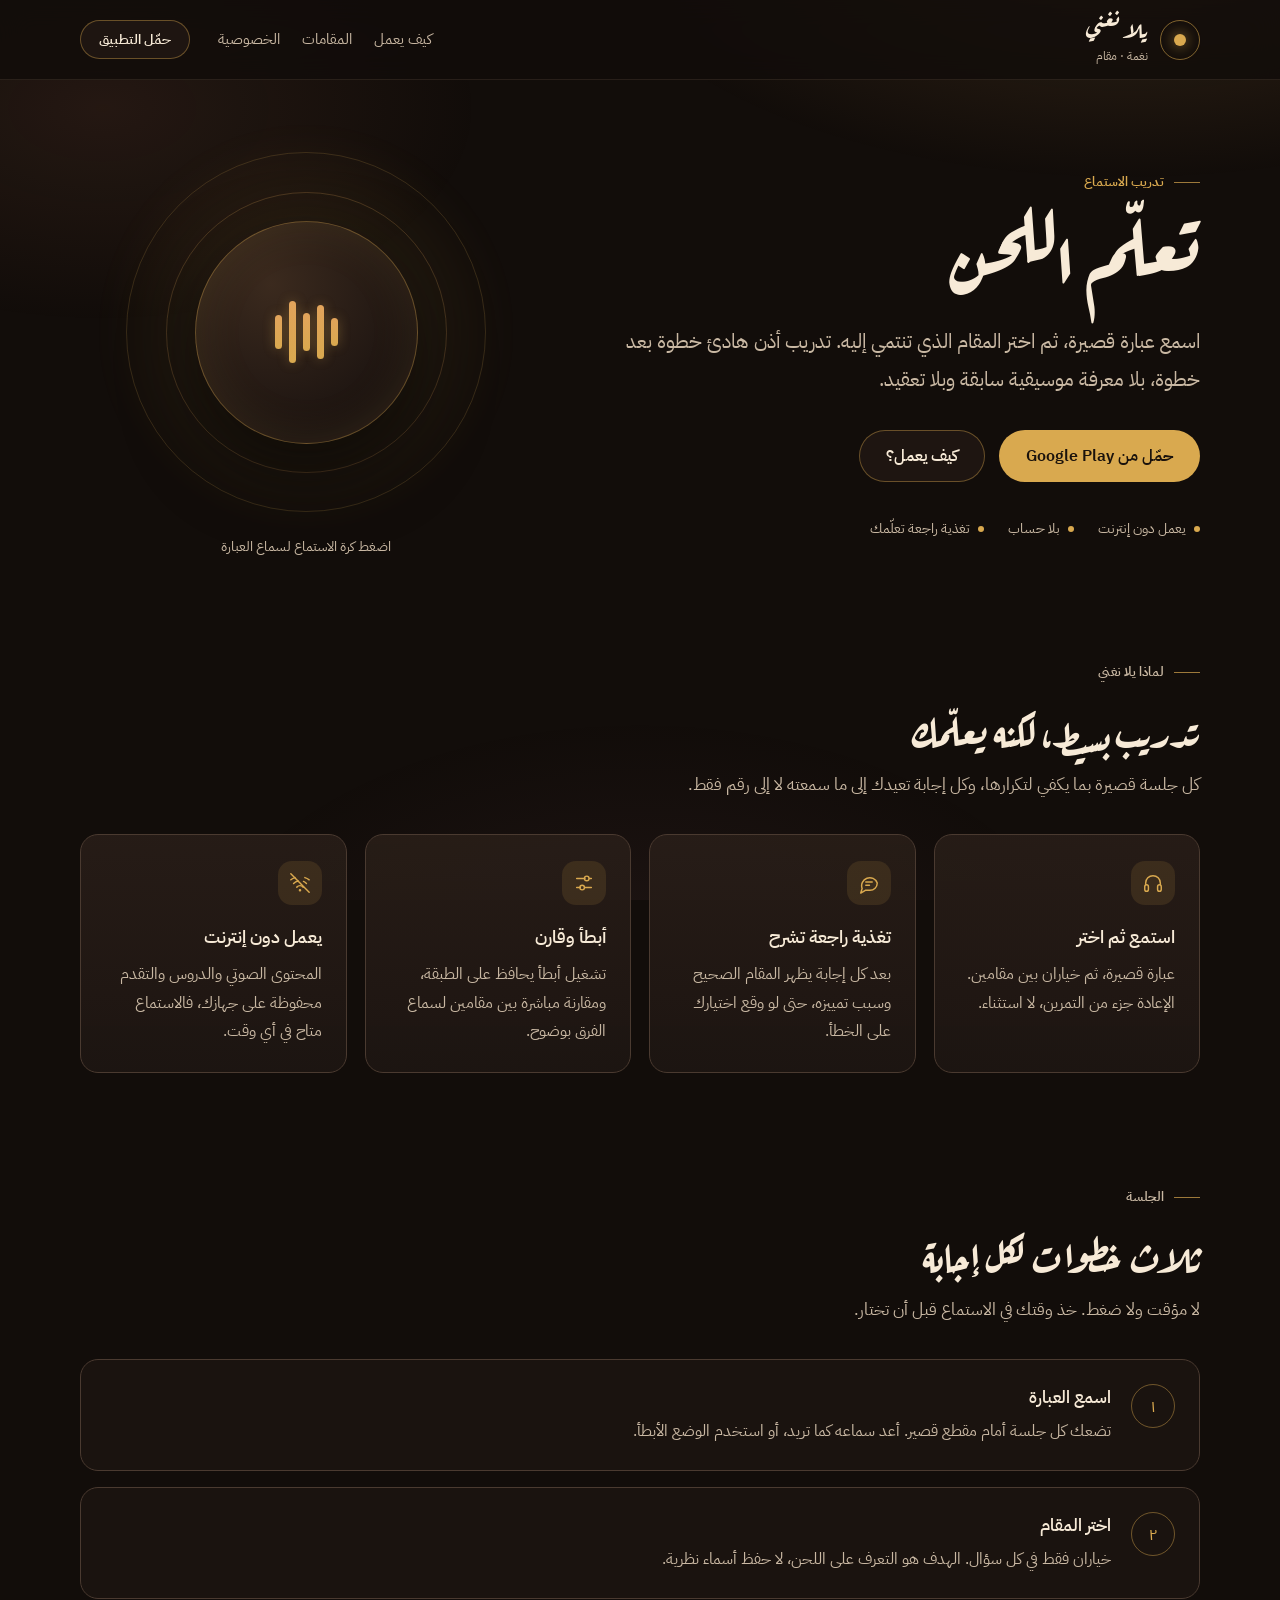
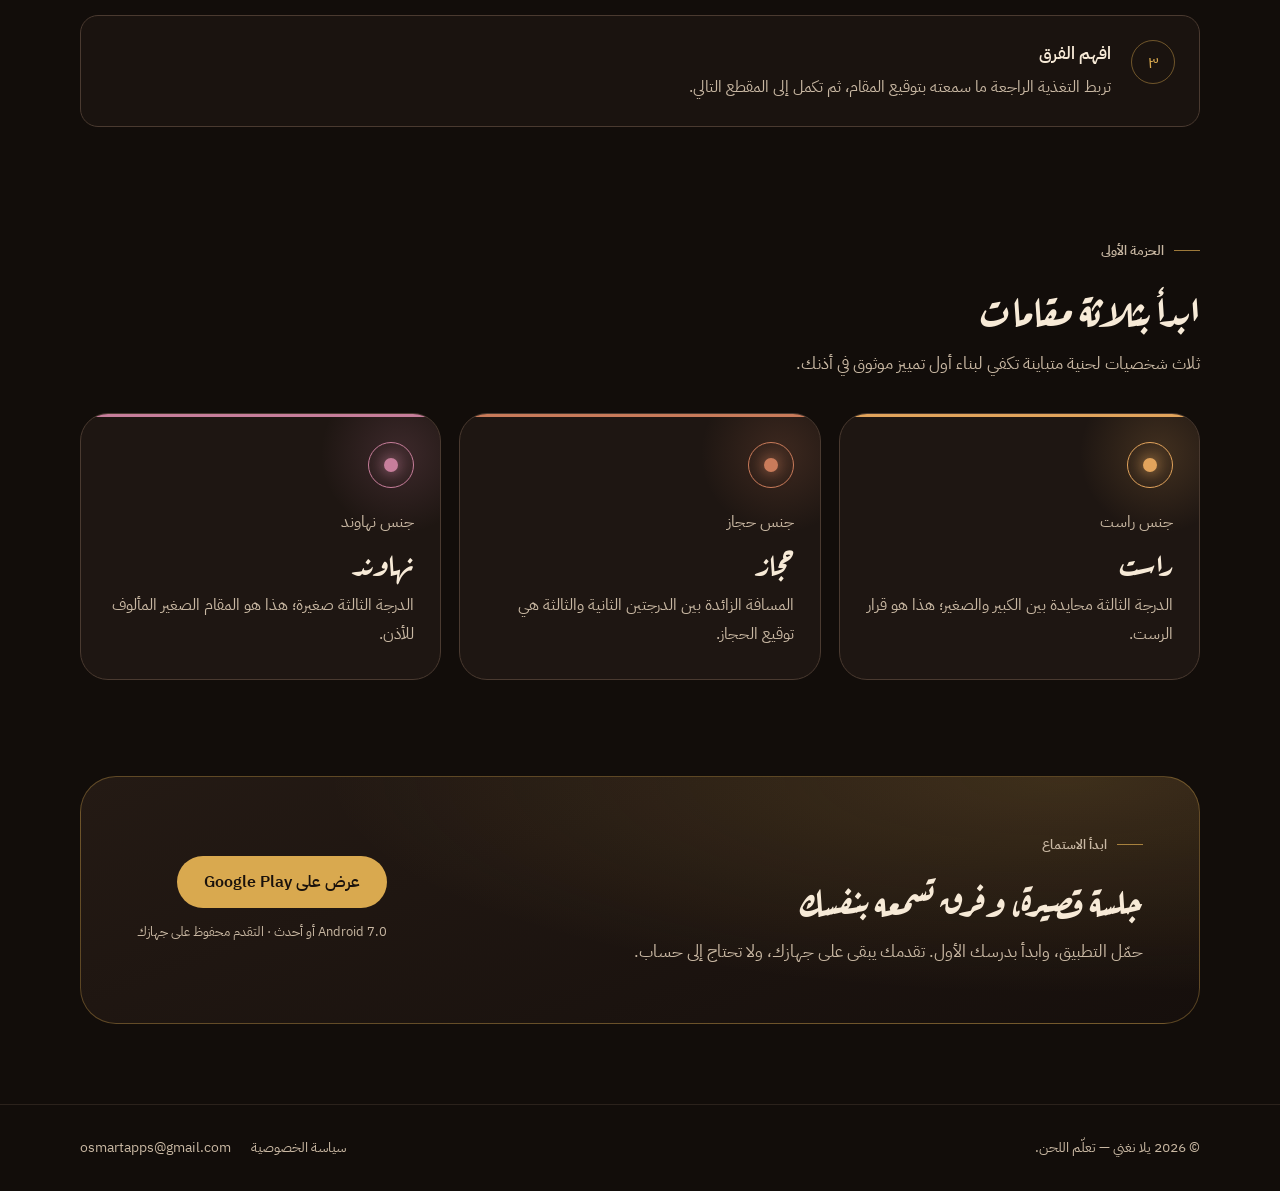
==== site/public/index.html @ 1ac6ab4f "Source lessons and audio from the published site pack The site JSON is now canonical. `tools/sync_ap" ====
<!DOCTYPE html>
<html lang="ar" dir="rtl">
<head>
  <meta charset="utf-8">
  <meta name="viewport" content="width=device-width, initial-scale=1">
  <title>يلا نغني — تعلّم اللحن</title>
  <meta name="description" content="تطبيق يلا نغني لتدريب الأذن على المقامات: اسمع عبارة قصيرة، ثم اختر المقام. يعمل دون إنترنت، بلا حساب، وبتغذية راجعة تعلّمك الفرق.">
  <meta name="theme-color" content="#120d0a">
  <meta property="og:type" content="website">
  <meta property="og:title" content="يلا نغني — تعلّم اللحن">
  <meta property="og:description" content="اسمع العبارة، ثم اختر المقام. تدريب أذن عربي هادئ يعمل دون إنترنت.">
  <meta property="og:locale" content="ar_AR">
  <link rel="icon" href="data:image/svg+xml,%3Csvg xmlns='http://www.w3.org/2000/svg' viewBox='0 0 64 64'%3E%3Crect width='64' height='64' rx='14' fill='%23120d0a'/%3E%3Ccircle cx='32' cy='32' r='18' fill='none' stroke='%23d9a94f' stroke-width='2.5'/%3E%3Ccircle cx='32' cy='32' r='7' fill='%23d9a94f'/%3E%3C/svg%3E">
  <link rel="preload" href="assets/fonts/ArefRuqaa-Bold.ttf" as="font" type="font/ttf" crossorigin>
  <link rel="stylesheet" href="assets/css/site.css">
</head>
<body>
  <a class="skip-link" href="#main">تجاوز إلى المحتوى</a>

  <header class="site-header">
    <div class="wrap header-inner">
      <a class="brand" href="index.html" aria-label="يلا نغني — الرئيسية">
        <span class="brand-mark" aria-hidden="true"></span>
        <span>
          <span class="brand-name">يلا نغني</span>
          <span class="brand-tag">نغمة · مقام</span>
        </span>
      </a>
      <nav class="site-nav" aria-label="التنقل الرئيسي">
        <a href="#how">كيف يعمل</a>
        <a href="#maqams">المقامات</a>
        <a href="privacy.html">الخصوصية</a>
      </nav>
      <a class="btn btn-small btn-ghost" href="#download">حمّل التطبيق</a>
    </div>
  </header>

  <main id="main">
    <section class="hero">
      <div class="wrap hero-grid">
        <div>
          <p class="kicker">تدريب الاستماع</p>
          <h1>تعلّم اللحن</h1>
          <p class="lede">
            اسمع عبارة قصيرة، ثم اختر المقام الذي تنتمي إليه. تدريب أذن هادئ خطوة بعد
            خطوة، بلا معرفة موسيقية سابقة وبلا تعقيد.
          </p>
          <div class="hero-actions">
            <a class="btn btn-primary" href="https://play.google.com/store/apps/details?id=com.osmartapps.yallanghanee">
              حمّل من Google Play
            </a>
            <a class="btn btn-ghost" href="#how">كيف يعمل؟</a>
          </div>
          <ul class="hero-chips" aria-label="مزايا التطبيق">
            <li>يعمل دون إنترنت</li>
            <li>بلا حساب</li>
            <li>تغذية راجعة تعلّمك</li>
          </ul>
        </div>

        <div class="orb-stage">
          <div class="orb" aria-hidden="true">
            <span class="orb-ring orb-ring-1"></span>
            <span class="orb-ring orb-ring-2"></span>
            <span class="orb-core">
              <i></i><i></i><i></i><i></i><i></i>
            </span>
          </div>
          <p class="orb-caption">اضغط كرة الاستماع لسماع العبارة</p>
        </div>
      </div>
    </section>

    <section class="section" id="why">
      <div class="wrap">
        <div class="section-head">
          <p class="kicker">لماذا يلا نغني</p>
          <h2>تدريب بسيط، لكنه يعلّمك</h2>
          <p>كل جلسة قصيرة بما يكفي لتكرارها، وكل إجابة تعيدك إلى ما سمعته لا إلى رقم فقط.</p>
        </div>

        <div class="grid">
          <article class="card">
            <span class="card-icon" aria-hidden="true">
              <svg viewBox="0 0 24 24" width="22" height="22" fill="none" stroke="currentColor" stroke-width="1.6" stroke-linecap="round" stroke-linejoin="round">
                <path d="M4 14v-2a8 8 0 0 1 16 0v2"/>
                <rect x="3" y="14" width="4" height="7" rx="2"/>
                <rect x="17" y="14" width="4" height="7" rx="2"/>
              </svg>
            </span>
            <h3>استمع ثم اختر</h3>
            <p>عبارة قصيرة، ثم خياران بين مقامين. الإعادة جزء من التمرين، لا استثناء.</p>
          </article>

          <article class="card">
            <span class="card-icon" aria-hidden="true">
              <svg viewBox="0 0 24 24" width="22" height="22" fill="none" stroke="currentColor" stroke-width="1.6" stroke-linecap="round" stroke-linejoin="round">
                <path d="M21 12a8 8 0 0 1-8 8H8l-5 3 1.5-5A8 8 0 1 1 21 12Z"/>
                <path d="M8.5 11h7M8.5 14.5h4"/>
              </svg>
            </span>
            <h3>تغذية راجعة تشرح</h3>
            <p>بعد كل إجابة يظهر المقام الصحيح وسبب تمييزه، حتى لو وقع اختيارك على الخطأ.</p>
          </article>

          <article class="card">
            <span class="card-icon" aria-hidden="true">
              <svg viewBox="0 0 24 24" width="22" height="22" fill="none" stroke="currentColor" stroke-width="1.6" stroke-linecap="round" stroke-linejoin="round">
                <path d="M4 7h9M18 7h2M4 17h4M13 17h7"/>
                <circle cx="15" cy="7" r="2.5"/>
                <circle cx="10" cy="17" r="2.5"/>
              </svg>
            </span>
            <h3>أبطأ وقارن</h3>
            <p>تشغيل أبطأ يحافظ على الطبقة، ومقارنة مباشرة بين مقامين لسماع الفرق بوضوح.</p>
          </article>

          <article class="card">
            <span class="card-icon" aria-hidden="true">
              <svg viewBox="0 0 24 24" width="22" height="22" fill="none" stroke="currentColor" stroke-width="1.6" stroke-linecap="round" stroke-linejoin="round">
                <path d="M2 2l20 20"/>
                <path d="M8.5 16.5a5 5 0 0 1 7 0"/>
                <path d="M5 12.5a10 10 0 0 1 5-2.7"/>
                <path d="M19 12.5a10 10 0 0 0-3.2-2.2"/>
                <path d="M2 8.5a15 15 0 0 1 4.5-2.4"/>
                <path d="M22 8.5a15 15 0 0 0-4.7-2.4"/>
                <circle cx="12" cy="20" r="0.6" fill="currentColor"/>
              </svg>
            </span>
            <h3>يعمل دون إنترنت</h3>
            <p>المحتوى الصوتي والدروس والتقدم محفوظة على جهازك، فالاستماع متاح في أي وقت.</p>
          </article>
        </div>
      </div>
    </section>

    <section class="section" id="how">
      <div class="wrap">
        <div class="section-head">
          <p class="kicker">الجلسة</p>
          <h2>ثلاث خطوات لكل إجابة</h2>
          <p>لا مؤقت ولا ضغط. خذ وقتك في الاستماع قبل أن تختار.</p>
        </div>

        <ol class="steps">
          <li class="step">
            <div>
              <h3>اسمع العبارة</h3>
              <p>تضعك كل جلسة أمام مقطع قصير. أعد سماعه كما تريد، أو استخدم الوضع الأبطأ.</p>
            </div>
          </li>
          <li class="step">
            <div>
              <h3>اختر المقام</h3>
              <p>خياران فقط في كل سؤال. الهدف هو التعرف على اللحن، لا حفظ أسماء نظرية.</p>
            </div>
          </li>
          <li class="step">
            <div>
              <h3>افهم الفرق</h3>
              <p>تربط التغذية الراجعة ما سمعته بتوقيع المقام، ثم تكمل إلى المقطع التالي.</p>
            </div>
          </li>
        </ol>
      </div>
    </section>

    <section class="section" id="maqams">
      <div class="wrap">
        <div class="section-head">
          <p class="kicker">الحزمة الأولى</p>
          <h2>ابدأ بثلاثة مقامات</h2>
          <p>ثلاث شخصيات لحنية متباينة تكفي لبناء أول تمييز موثوق في أذنك.</p>
        </div>

        <div class="maqams">
          <article class="maqam maqam-rast">
            <span class="maqam-sigil" aria-hidden="true"></span>
            <p class="maqam-jins">جنس راست</p>
            <h3>راست</h3>
            <p>الدرجة الثالثة محايدة بين الكبير والصغير؛ هذا هو قرار الرست.</p>
          </article>

          <article class="maqam maqam-hijaz">
            <span class="maqam-sigil" aria-hidden="true"></span>
            <p class="maqam-jins">جنس حجاز</p>
            <h3>حجاز</h3>
            <p>المسافة الزائدة بين الدرجتين الثانية والثالثة هي توقيع الحجاز.</p>
          </article>

          <article class="maqam maqam-nahawand">
            <span class="maqam-sigil" aria-hidden="true"></span>
            <p class="maqam-jins">جنس نهاوند</p>
            <h3>نهاوند</h3>
            <p>الدرجة الثالثة صغيرة؛ هذا هو المقام الصغير المألوف للأذن.</p>
          </article>
        </div>
      </div>
    </section>

    <section class="download" id="download">
      <div class="wrap">
        <div class="download-panel">
          <div>
            <p class="kicker">ابدأ الاستماع</p>
            <h2>جلسة قصيرة، وفرق تسمعه بنفسك</h2>
            <p>حمّل التطبيق، وابدأ بدرسك الأول. تقدمك يبقى على جهازك، ولا تحتاج إلى حساب.</p>
          </div>
          <div class="download-actions">
            <a class="btn btn-primary" href="https://play.google.com/store/apps/details?id=com.osmartapps.yallanghanee">
              عرض على Google Play
            </a>
            <p class="fineprint">Android 7.0 أو أحدث · التقدم محفوظ على جهازك</p>
          </div>
        </div>
      </div>
    </section>
  </main>

  <footer class="site-footer">
    <div class="wrap footer-inner">
      <p>© 2026 يلا نغني — تعلّم اللحن.</p>
      <nav class="footer-links" aria-label="روابط التذييل">
        <a href="privacy.html">سياسة الخصوصية</a>
        <a href="mailto:osmartapps@gmail.com">osmartapps@gmail.com</a>
      </nav>
    </div>
  </footer>
</body>
</html>
---- site/public/assets/css/site.css ----
@font-face {
  font-family: "IBM Plex Sans Arabic";
  src: url("../fonts/IBMPlexSansArabic-Regular.ttf") format("truetype");
  font-weight: 400;
  font-style: normal;
  font-display: swap;
}

@font-face {
  font-family: "IBM Plex Sans Arabic";
  src: url("../fonts/IBMPlexSansArabic-SemiBold.ttf") format("truetype");
  font-weight: 600;
  font-style: normal;
  font-display: swap;
}

@font-face {
  font-family: "Aref Ruqaa";
  src: url("../fonts/ArefRuqaa-Bold.ttf") format("truetype");
  font-weight: 700;
  font-style: normal;
  font-display: swap;
}

:root {
  --bg: #120d0a;
  --surface: #1e1612;
  --surface-high: #2a1f19;
  --outline: #4a3a30;
  --text: #f7ead7;
  --muted: #c9b8a3;
  --gold: #d9a94f;
  --gold-bright: #e5bc6e;
  --rast: #e2a45c;
  --hijaz: #c97b5a;
  --nahawand: #c77e9b;
  --radius-lg: 28px;
  --radius-md: 18px;
  --font-ui: "IBM Plex Sans Arabic", system-ui, -apple-system, "Segoe UI", sans-serif;
  --font-display: "Aref Ruqaa", "IBM Plex Sans Arabic", serif;
}

*,
*::before,
*::after {
  box-sizing: border-box;
}

html {
  scroll-behavior: smooth;
}

body {
  margin: 0;
  background: var(--bg);
  color: var(--text);
  font-family: var(--font-ui);
  font-size: 17px;
  line-height: 1.85;
  -webkit-font-smoothing: antialiased;
  text-rendering: optimizeLegibility;
  overflow-x: hidden;
}

body::before {
  content: "";
  position: fixed;
  inset: 0;
  z-index: -1;
  pointer-events: none;
  background:
    radial-gradient(60% 40% at 88% -8%, rgba(226, 164, 92, 0.16), transparent 70%),
    radial-gradient(42% 34% at 8% 12%, rgba(201, 123, 90, 0.1), transparent 70%),
    radial-gradient(52% 46% at 50% 112%, rgba(199, 126, 155, 0.08), transparent 70%);
}

h1,
h2,
h3 {
  margin: 0;
  font-family: var(--font-display);
  font-weight: 700;
  line-height: 1.35;
}

p {
  margin: 0;
}

a {
  color: var(--gold);
  text-decoration: none;
}

a:hover {
  text-decoration: underline;
  text-underline-offset: 4px;
}

img {
  display: block;
  max-width: 100%;
}

:focus-visible {
  outline: 2px solid var(--gold);
  outline-offset: 3px;
  border-radius: 6px;
}

.wrap {
  width: min(1120px, 100% - 48px);
  margin-inline: auto;
}

.skip-link {
  position: absolute;
  inset-inline-start: 16px;
  top: -80px;
  z-index: 50;
  padding: 10px 18px;
  border-radius: 999px;
  background: var(--gold);
  color: #1a120c;
  font-weight: 600;
  transition: top 0.15s ease;
}

.skip-link:focus {
  top: 16px;
  text-decoration: none;
}

/* Header */

.site-header {
  position: sticky;
  top: 0;
  z-index: 20;
  background: rgba(18, 13, 10, 0.82);
  backdrop-filter: blur(14px);
  -webkit-backdrop-filter: blur(14px);
  border-bottom: 1px solid rgba(122, 99, 83, 0.22);
}

.header-inner {
  display: flex;
  flex-wrap: wrap;
  align-items: center;
  gap: 14px 28px;
  padding-block: 14px;
}

.brand {
  display: flex;
  align-items: center;
  gap: 12px;
  color: var(--text);
}

.brand:hover {
  text-decoration: none;
}

.brand-mark {
  position: relative;
  display: grid;
  place-items: center;
  width: 40px;
  height: 40px;
  border: 1px solid rgba(217, 169, 79, 0.55);
  border-radius: 50%;
}

.brand-mark::before {
  content: "";
  width: 12px;
  height: 12px;
  border-radius: 50%;
  background: var(--gold);
  box-shadow: 0 0 14px rgba(217, 169, 79, 0.7);
}

.brand-name {
  font-family: var(--font-display);
  font-size: 24px;
  line-height: 1.1;
}

.brand-tag {
  display: block;
  font-size: 12px;
  line-height: 1.4;
  color: var(--muted);
}

.site-nav {
  display: flex;
  gap: 22px;
  margin-inline-start: auto;
  font-size: 15px;
}

.site-nav a {
  color: var(--muted);
}

.site-nav a:hover {
  color: var(--text);
  text-decoration: none;
}

.site-header .btn {
  margin-inline-start: 0;
}

/* Buttons */

.btn {
  display: inline-flex;
  align-items: center;
  justify-content: center;
  gap: 10px;
  padding: 14px 26px;
  border: 1px solid transparent;
  border-radius: 999px;
  font-family: var(--font-ui);
  font-size: 16px;
  font-weight: 600;
  line-height: 1.4;
  text-align: center;
  cursor: pointer;
  transition: transform 0.15s ease, background-color 0.15s ease, border-color 0.15s ease;
}

.btn:hover {
  text-decoration: none;
  transform: translateY(-1px);
}

.btn-primary {
  background: var(--gold);
  color: #1a120c;
}

.btn-primary:hover {
  background: var(--gold-bright);
}

.btn-ghost {
  background: rgba(42, 31, 25, 0.5);
  border-color: rgba(217, 169, 79, 0.4);
  color: var(--text);
}

.btn-ghost:hover {
  background: rgba(42, 31, 25, 0.9);
}

.btn-small {
  padding: 9px 18px;
  font-size: 14px;
}

/* Hero */

.hero {
  padding-block: 72px 44px;
}

.hero-grid {
  display: grid;
  grid-template-columns: 1.15fr 0.85fr;
  gap: 56px;
  align-items: center;
}

.kicker {
  display: flex;
  align-items: center;
  gap: 10px;
  margin-bottom: 16px;
  color: var(--gold);
  font-size: 13px;
  font-weight: 600;
}

.kicker::before {
  content: "";
  width: 26px;
  height: 1px;
  background: var(--gold);
  opacity: 0.7;
}

.hero h1 {
  margin-bottom: 20px;
  font-size: clamp(46px, 7vw, 82px);
  line-height: 1.12;
}

.lede {
  max-width: 52ch;
  color: var(--muted);
  font-size: clamp(17px, 2vw, 20px);
  line-height: 1.9;
}

.hero-actions {
  display: flex;
  flex-wrap: wrap;
  gap: 14px;
  margin-top: 32px;
}

.hero-chips {
  display: flex;
  flex-wrap: wrap;
  gap: 10px 24px;
  margin: 34px 0 0;
  padding: 0;
  list-style: none;
  color: var(--muted);
  font-size: 14px;
}

.hero-chips li {
  display: flex;
  align-items: center;
  gap: 8px;
}

.hero-chips li::before {
  content: "";
  width: 6px;
  height: 6px;
  border-radius: 50%;
  background: var(--gold);
}

.orb-stage {
  display: grid;
  justify-items: center;
  gap: 22px;
}

.orb {
  position: relative;
  display: grid;
  place-items: center;
  width: min(100%, 360px);
  aspect-ratio: 1;
}

.orb::before {
  content: "";
  position: absolute;
  inset: -12%;
  border-radius: 50%;
  background: radial-gradient(circle, rgba(217, 169, 79, 0.16), transparent 65%);
  filter: blur(10px);
}

.orb-ring {
  position: absolute;
  border-radius: 50%;
  border: 1px solid rgba(217, 169, 79, 0.18);
}

.orb-ring-1 {
  inset: 0;
  animation: breathe 7s ease-in-out infinite;
}

.orb-ring-2 {
  inset: 11%;
  border-color: rgba(226, 164, 92, 0.22);
}

.orb-core {
  position: relative;
  display: flex;
  align-items: center;
  justify-content: center;
  gap: 7px;
  width: 62%;
  aspect-ratio: 1;
  border: 1px solid rgba(217, 169, 79, 0.38);
  border-radius: 50%;
  background: radial-gradient(circle at 34% 28%, #3b2a1e, #1b1310 72%);
  box-shadow: inset 0 0 46px rgba(217, 169, 79, 0.12), 0 30px 70px rgba(0, 0, 0, 0.55);
}

.orb-core i {
  width: 7px;
  border-radius: 99px;
  background: linear-gradient(var(--rast), var(--gold));
  box-shadow: 0 0 12px rgba(217, 169, 79, 0.35);
  animation: equalize 1.8s ease-in-out infinite;
}

.orb-core i:nth-child(1) {
  height: 28px;
  animation-delay: -0.5s;
}

.orb-core i:nth-child(2) {
  height: 54px;
  animation-delay: -0.2s;
}

.orb-core i:nth-child(3) {
  height: 38px;
  animation-delay: -0.7s;
}

.orb-core i:nth-child(4) {
  height: 62px;
  animation-delay: -0.35s;
}

.orb-core i:nth-child(5) {
  height: 34px;
  animation-delay: -0.9s;
}

.orb-caption {
  color: var(--muted);
  font-size: 14px;
  text-align: center;
}

/* Sections */

.section {
  padding-block: 56px;
}

.section-head {
  max-width: 660px;
  margin-bottom: 34px;
}

.section-head h2 {
  margin-bottom: 12px;
  font-size: clamp(30px, 4vw, 42px);
}

.section-head p {
  color: var(--muted);
}

/* Feature cards */

.grid {
  display: grid;
  grid-template-columns: repeat(auto-fit, minmax(240px, 1fr));
  gap: 18px;
}

.card {
  padding: 26px 24px;
  border: 1px solid var(--outline);
  border-radius: var(--radius-md);
  background: linear-gradient(180deg, rgba(42, 31, 25, 0.85), rgba(30, 22, 18, 0.9));
  transition: border-color 0.2s ease, transform 0.2s ease;
}

.card:hover {
  border-color: rgba(217, 169, 79, 0.45);
  transform: translateY(-2px);
}

.card-icon {
  display: grid;
  place-items: center;
  width: 44px;
  height: 44px;
  margin-bottom: 18px;
  border-radius: 14px;
  background: rgba(217, 169, 79, 0.12);
  color: var(--gold);
}

.card h3 {
  margin-bottom: 8px;
  font-family: var(--font-ui);
  font-size: 18px;
  font-weight: 600;
  line-height: 1.6;
}

.card p {
  color: var(--muted);
  font-size: 15.5px;
}

/* Steps */

.steps {
  display: grid;
  gap: 16px;
  margin: 0;
  padding: 0;
  list-style: none;
  counter-reset: step;
}

.step {
  display: grid;
  grid-template-columns: auto 1fr;
  gap: 20px;
  align-items: start;
  padding: 24px;
  border: 1px solid var(--outline);
  border-radius: var(--radius-md);
  background: rgba(30, 22, 18, 0.75);
}

.step::before {
  counter-increment: step;
  content: counter(step, arabic-indic);
  display: grid;
  place-items: center;
  width: 44px;
  height: 44px;
  border: 1px solid rgba(217, 169, 79, 0.45);
  border-radius: 50%;
  color: var(--gold);
  font-size: 17px;
  line-height: 1;
}

.step h3 {
  margin-bottom: 6px;
  font-family: var(--font-ui);
  font-size: 17px;
  font-weight: 600;
  line-height: 1.6;
}

.step p {
  color: var(--muted);
  font-size: 15.5px;
}

/* Maqams */

.maqams {
  display: grid;
  grid-template-columns: repeat(auto-fit, minmax(250px, 1fr));
  gap: 18px;
}

.maqam {
  position: relative;
  overflow: hidden;
  padding: 28px 26px 30px;
  border: 1px solid var(--outline);
  border-radius: var(--radius-lg);
  background: var(--surface);
}

.maqam::before {
  content: "";
  position: absolute;
  inset-inline: 0;
  top: 0;
  height: 3px;
  background: var(--accent);
}

.maqam::after {
  content: "";
  position: absolute;
  top: -40px;
  inset-inline-start: -40px;
  width: 160px;
  height: 160px;
  border-radius: 50%;
  background: radial-gradient(circle, var(--accent), transparent 70%);
  opacity: 0.18;
  pointer-events: none;
}

.maqam-sigil {
  position: relative;
  display: grid;
  place-items: center;
  width: 46px;
  height: 46px;
  margin-bottom: 20px;
  border: 1px solid var(--accent);
  border-radius: 50%;
}

.maqam-sigil::before {
  content: "";
  width: 14px;
  height: 14px;
  border-radius: 50%;
  background: var(--accent);
  box-shadow: 0 0 16px var(--accent);
}

.maqam-jins {
  margin-bottom: 4px;
  color: var(--muted);
  font-size: 13px;
}

.maqam h3 {
  margin-bottom: 10px;
  font-size: 30px;
}

.maqam p {
  color: var(--muted);
  font-size: 15.5px;
  line-height: 1.85;
}

.maqam-rast {
  --accent: var(--rast);
}

.maqam-hijaz {
  --accent: var(--hijaz);
}

.maqam-nahawand {
  --accent: var(--nahawand);
}

/* Download */

.download {
  padding-block: 40px 80px;
}

.download-panel {
  display: grid;
  grid-template-columns: 1.2fr auto;
  gap: 36px;
  align-items: center;
  padding: clamp(30px, 5vw, 56px);
  border: 1px solid rgba(217, 169, 79, 0.35);
  border-radius: 36px;
  background:
    radial-gradient(120% 160% at 88% 0%, rgba(217, 169, 79, 0.18), transparent 55%),
    linear-gradient(160deg, #241a14, #160f0c);
}

.download-panel h2 {
  margin-bottom: 12px;
  font-size: clamp(28px, 3.5vw, 38px);
}

.download-panel p {
  color: var(--muted);
}

.download-actions {
  display: grid;
  gap: 12px;
  justify-items: start;
}

.fineprint {
  font-size: 13px;
  color: var(--muted);
}

/* Footer */

.site-footer {
  padding-block: 30px;
  border-top: 1px solid rgba(122, 99, 83, 0.25);
  color: var(--muted);
  font-size: 14px;
}

.footer-inner {
  display: flex;
  flex-wrap: wrap;
  gap: 16px 32px;
  align-items: center;
  justify-content: space-between;
}

.footer-links {
  display: flex;
  flex-wrap: wrap;
  gap: 20px;
}

.footer-links a {
  color: var(--muted);
}

.footer-links a:hover {
  color: var(--text);
}

/* Privacy page */

.page-head {
  max-width: 760px;
  padding-block: 56px 8px;
}

.page-head h1 {
  margin-bottom: 10px;
  font-size: clamp(38px, 6vw, 56px);
}

.page-meta {
  color: var(--muted);
  font-size: 14px;
}

.prose {
  max-width: 760px;
  padding-block: 24px 72px;
}

.prose section {
  padding-block: 24px;
  border-top: 1px solid rgba(122, 99, 83, 0.22);
}

.prose section:first-of-type {
  border-top: 0;
}

.prose h2 {
  margin-bottom: 12px;
  font-family: var(--font-ui);
  font-size: 22px;
  font-weight: 600;
  line-height: 1.6;
}

.prose p {
  margin-bottom: 12px;
  color: var(--muted);
}

.prose p:last-child {
  margin-bottom: 0;
}

.prose ul {
  margin: 0 0 14px;
  padding-inline-start: 22px;
  color: var(--muted);
}

.prose li {
  margin-bottom: 8px;
}

.prose strong {
  color: var(--text);
  font-weight: 600;
}

.prose a {
  word-break: break-word;
}

.callout {
  margin-block: 26px;
  padding: 20px 22px;
  border: 1px solid rgba(217, 169, 79, 0.3);
  border-radius: var(--radius-md);
  background: rgba(217, 169, 79, 0.08);
}

.callout p {
  margin: 0;
  color: var(--text);
}

code {
  display: inline-block;
  padding: 2px 6px;
  border-radius: 6px;
  background: rgba(255, 255, 255, 0.06);
  font-family: ui-monospace, SFMono-Regular, Menlo, Consolas, monospace;
  font-size: 0.9em;
  direction: ltr;
}

@keyframes equalize {
  0%,
  100% {
    transform: scaleY(0.55);
  }
  50% {
    transform: scaleY(1);
  }
}

@keyframes breathe {
  0%,
  100% {
    transform: scale(1);
    opacity: 0.8;
  }
  50% {
    transform: scale(1.03);
    opacity: 1;
  }
}

@media (max-width: 900px) {
  .hero-grid {
    grid-template-columns: 1fr;
    gap: 44px;
  }

  .orb {
    width: min(70vw, 320px);
  }

  .site-nav {
    order: 3;
    width: 100%;
    margin-inline-start: 0;
    gap: 18px;
  }

  .site-header .btn {
    margin-inline-start: auto;
  }

  .download-panel {
    grid-template-columns: 1fr;
    gap: 28px;
  }
}

@media (max-width: 560px) {
  .wrap {
    width: min(1120px, 100% - 32px);
  }

  .hero {
    padding-block: 48px 28px;
  }

  .section {
    padding-block: 44px;
  }

  .step {
    grid-template-columns: 1fr;
    gap: 12px;
  }

  .download {
    padding-block: 24px 64px;
  }
}

@media (prefers-reduced-motion: reduce) {
  html {
    scroll-behavior: auto;
  }

  *,
  *::before,
  *::after {
    animation: none !important;
    transition: none !important;
  }
}
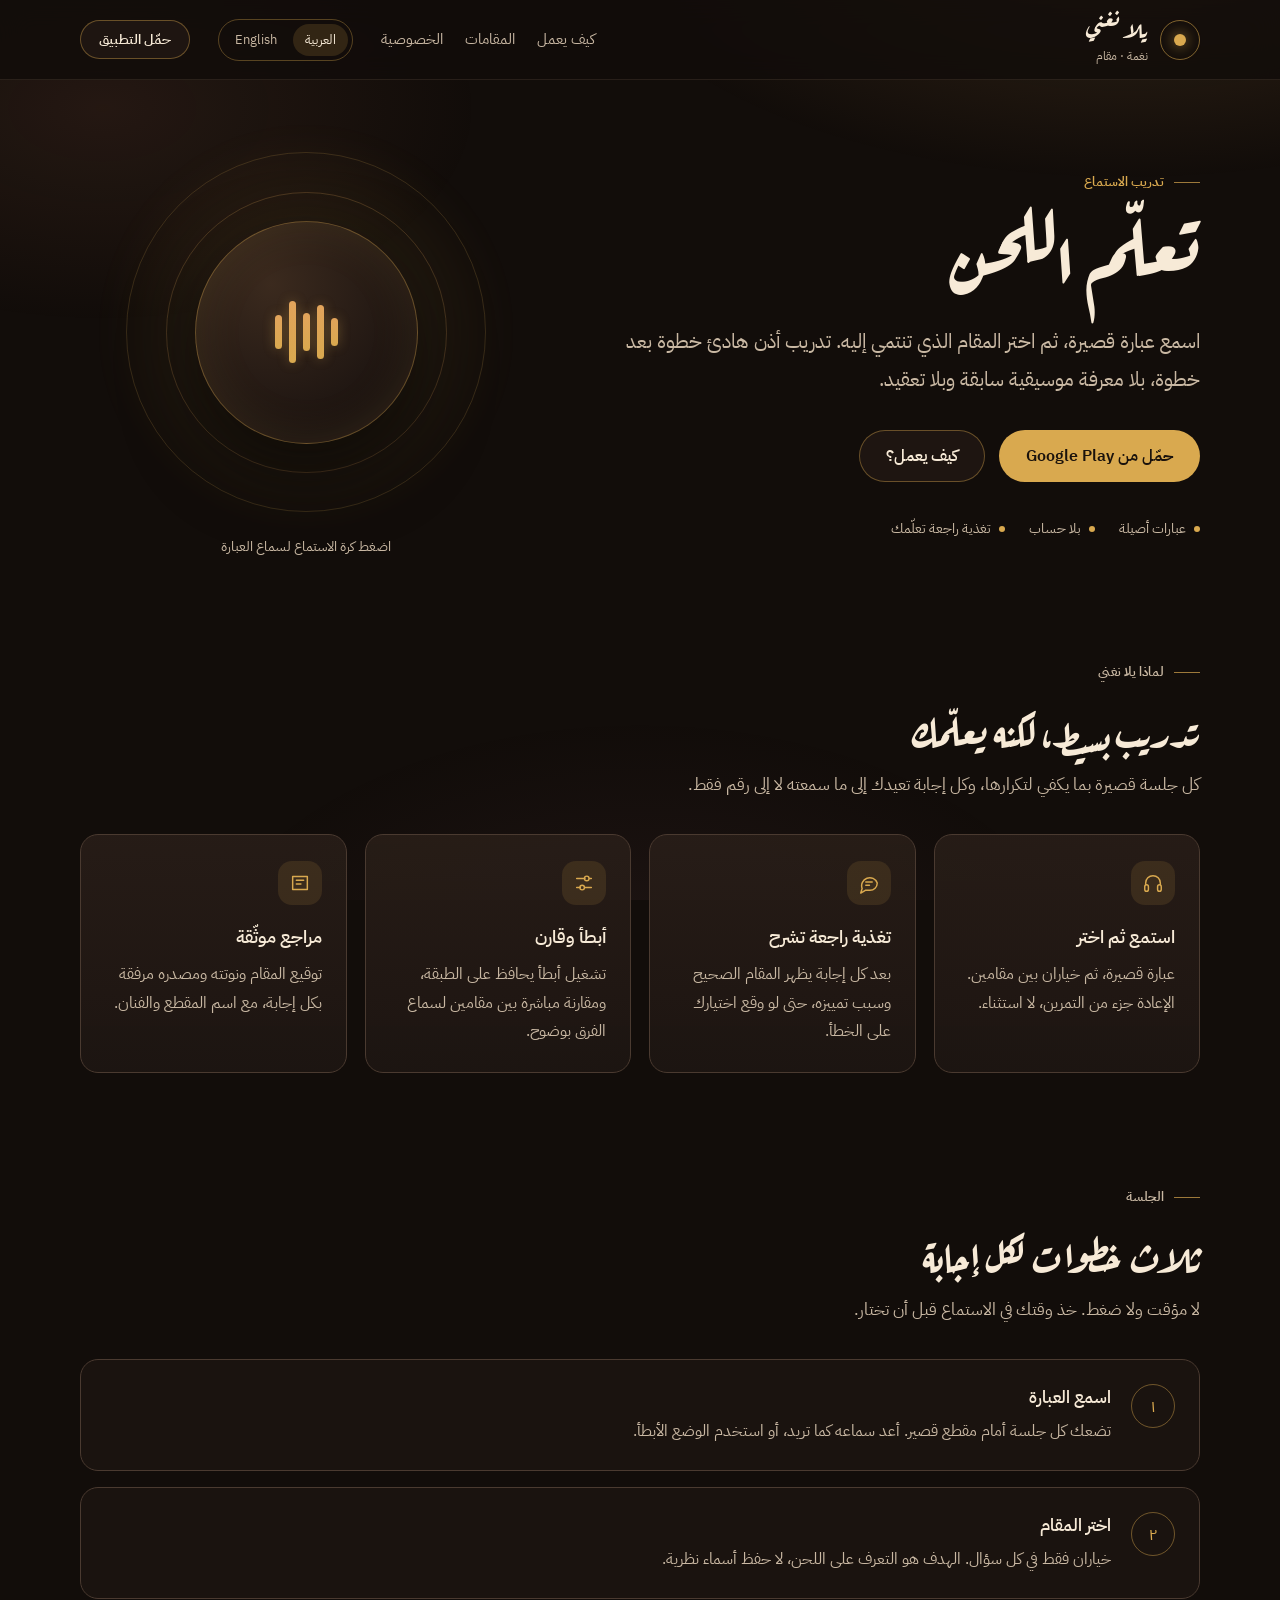
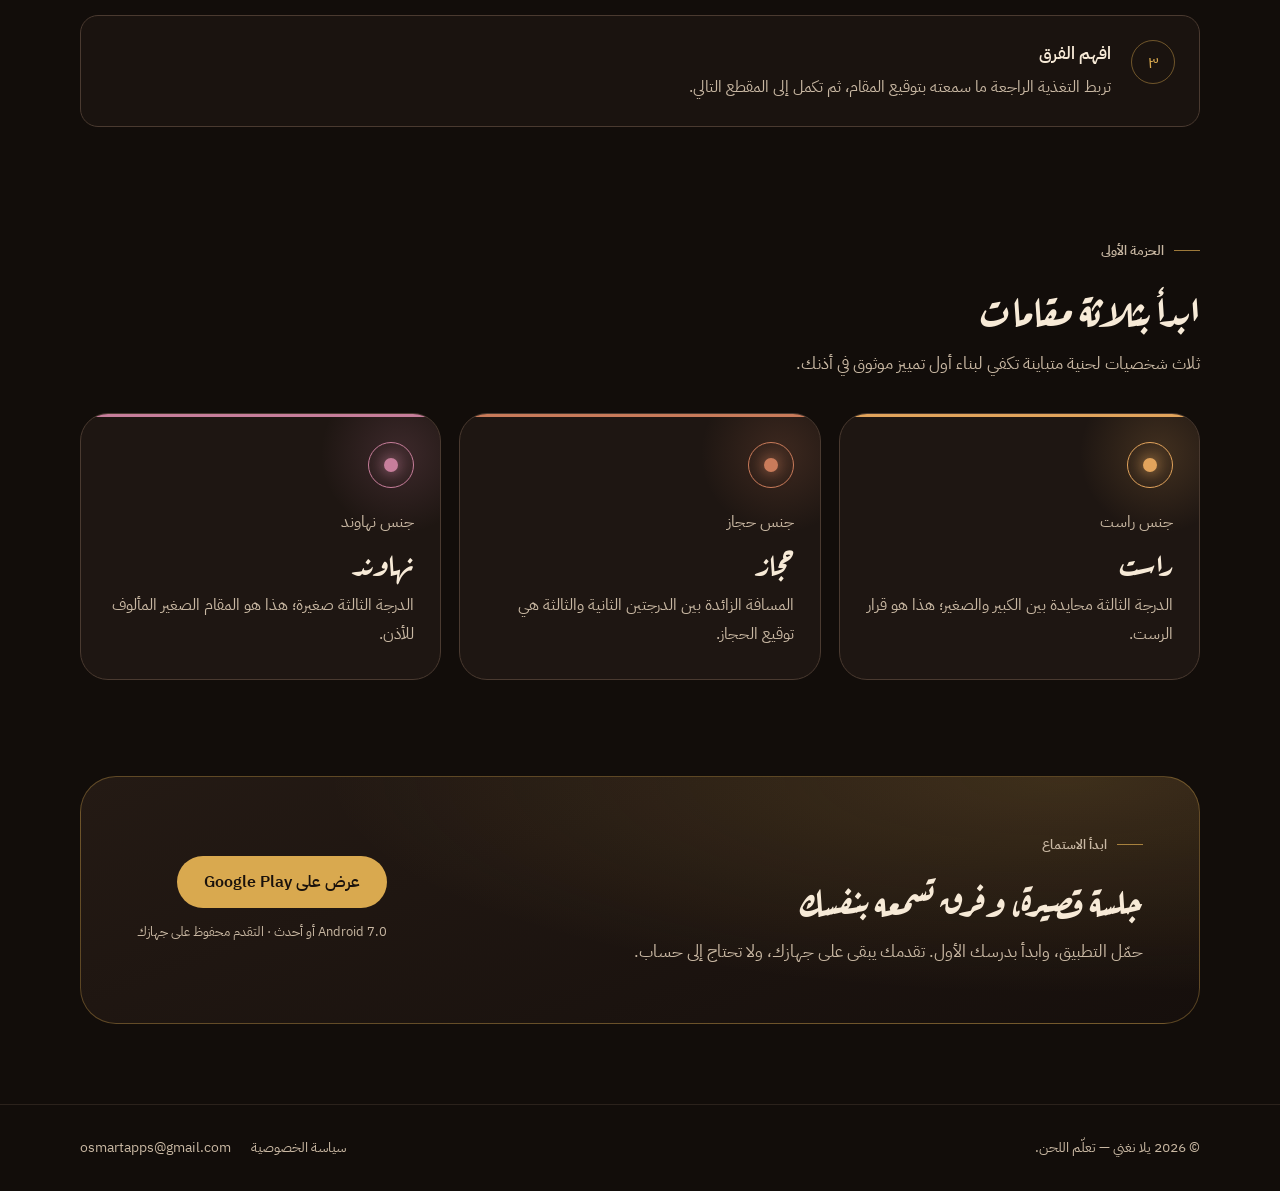
==== commit 647ad381: "Ship bilingual lessons, ads, telemetry, and launch assets" ====
--- a/site/public/index.html
+++ b/site/public/index.html
@@ -4,12 +4,16 @@
   <meta charset="utf-8">
   <meta name="viewport" content="width=device-width, initial-scale=1">
   <title>يلا نغني — تعلّم اللحن</title>
-  <meta name="description" content="تطبيق يلا نغني لتدريب الأذن على المقامات: اسمع عبارة قصيرة، ثم اختر المقام. يعمل دون إنترنت، بلا حساب، وبتغذية راجعة تعلّمك الفرق.">
+  <meta name="description" content="تطبيق يلا نغني لتدريب الأذن على المقامات: اسمع عبارة قصيرة، ثم اختر المقام. بلا حساب، وبتغذية راجعة تعلّمك الفرق.">
   <meta name="theme-color" content="#120d0a">
   <meta property="og:type" content="website">
   <meta property="og:title" content="يلا نغني — تعلّم اللحن">
-  <meta property="og:description" content="اسمع العبارة، ثم اختر المقام. تدريب أذن عربي هادئ يعمل دون إنترنت.">
+  <meta property="og:description" content="اسمع العبارة، ثم اختر المقام. تدريب أذن عربي هادئ بتغذية راجعة تعلّمك.">
   <meta property="og:locale" content="ar_AR">
+  <meta property="og:locale:alternate" content="en_US">
+  <link rel="alternate" hreflang="ar" href="https://yallanganee-73906702.web.app/">
+  <link rel="alternate" hreflang="en" href="https://yallanganee-73906702.web.app/en/">
+  <link rel="alternate" hreflang="x-default" href="https://yallanganee-73906702.web.app/">
   <link rel="icon" href="data:image/svg+xml,%3Csvg xmlns='http://www.w3.org/2000/svg' viewBox='0 0 64 64'%3E%3Crect width='64' height='64' rx='14' fill='%23120d0a'/%3E%3Ccircle cx='32' cy='32' r='18' fill='none' stroke='%23d9a94f' stroke-width='2.5'/%3E%3Ccircle cx='32' cy='32' r='7' fill='%23d9a94f'/%3E%3C/svg%3E">
   <link rel="preload" href="assets/fonts/ArefRuqaa-Bold.ttf" as="font" type="font/ttf" crossorigin>
   <link rel="stylesheet" href="assets/css/site.css">
@@ -31,6 +35,10 @@
         <a href="#maqams">المقامات</a>
         <a href="privacy.html">الخصوصية</a>
       </nav>
+      <div class="lang-switch" role="group" aria-label="اللغة">
+        <a href="index.html" lang="ar" hreflang="ar" aria-current="true">العربية</a>
+        <a href="en/index.html" lang="en" hreflang="en">English</a>
+      </div>
       <a class="btn btn-small btn-ghost" href="#download">حمّل التطبيق</a>
     </div>
   </header>
@@ -52,7 +60,7 @@
             <a class="btn btn-ghost" href="#how">كيف يعمل؟</a>
           </div>
           <ul class="hero-chips" aria-label="مزايا التطبيق">
-            <li>يعمل دون إنترنت</li>
+            <li>عبارات أصيلة</li>
             <li>بلا حساب</li>
             <li>تغذية راجعة تعلّمك</li>
           </ul>
@@ -118,17 +126,12 @@
           <article class="card">
             <span class="card-icon" aria-hidden="true">
               <svg viewBox="0 0 24 24" width="22" height="22" fill="none" stroke="currentColor" stroke-width="1.6" stroke-linecap="round" stroke-linejoin="round">
-                <path d="M2 2l20 20"/>
-                <path d="M8.5 16.5a5 5 0 0 1 7 0"/>
-                <path d="M5 12.5a10 10 0 0 1 5-2.7"/>
-                <path d="M19 12.5a10 10 0 0 0-3.2-2.2"/>
-                <path d="M2 8.5a15 15 0 0 1 4.5-2.4"/>
-                <path d="M22 8.5a15 15 0 0 0-4.7-2.4"/>
-                <circle cx="12" cy="20" r="0.6" fill="currentColor"/>
-              </svg>
-            </span>
-            <h3>يعمل دون إنترنت</h3>
-            <p>المحتوى الصوتي والدروس والتقدم محفوظة على جهازك، فالاستماع متاح في أي وقت.</p>
+                <path d="M4 5h16v14H4z"/>
+                <path d="M8 9h8M8 13h5"/>
+              </svg>
+            </span>
+            <h3>مراجع موثّقة</h3>
+            <p>توقيع المقام ونوتته ومصدره مرفقة بكل إجابة، مع اسم المقطع والفنان.</p>
           </article>
         </div>
       </div>
--- a/site/public/assets/css/site.css
+++ b/site/public/assets/css/site.css
@@ -40,6 +40,23 @@
   --font-display: "Aref Ruqaa", "IBM Plex Sans Arabic", serif;
 }
 
+html[lang="en"] {
+  --font-display: "IBM Plex Sans Arabic", system-ui, -apple-system, "Segoe UI", sans-serif;
+}
+
+html[lang="en"] body {
+  line-height: 1.7;
+}
+
+html[lang="en"] .hero h1 {
+  font-size: clamp(42px, 6vw, 68px);
+  letter-spacing: -0.01em;
+}
+
+html[lang="en"] .step::before {
+  content: counter(step, decimal);
+}
+
 *,
 *::before,
 *::after {
@@ -212,6 +229,33 @@
 
 .site-header .btn {
   margin-inline-start: 0;
+}
+
+/* Language switch */
+
+.lang-switch {
+  display: inline-flex;
+  gap: 4px;
+  padding: 4px;
+  border: 1px solid rgba(217, 169, 79, 0.35);
+  border-radius: 999px;
+  font-size: 13px;
+}
+
+.lang-switch a {
+  padding: 4px 12px;
+  border-radius: 999px;
+  color: var(--muted);
+}
+
+.lang-switch a:hover {
+  color: var(--text);
+  text-decoration: none;
+}
+
+.lang-switch a[aria-current="true"] {
+  background: rgba(217, 169, 79, 0.16);
+  color: var(--text);
 }
 
 /* Buttons */
